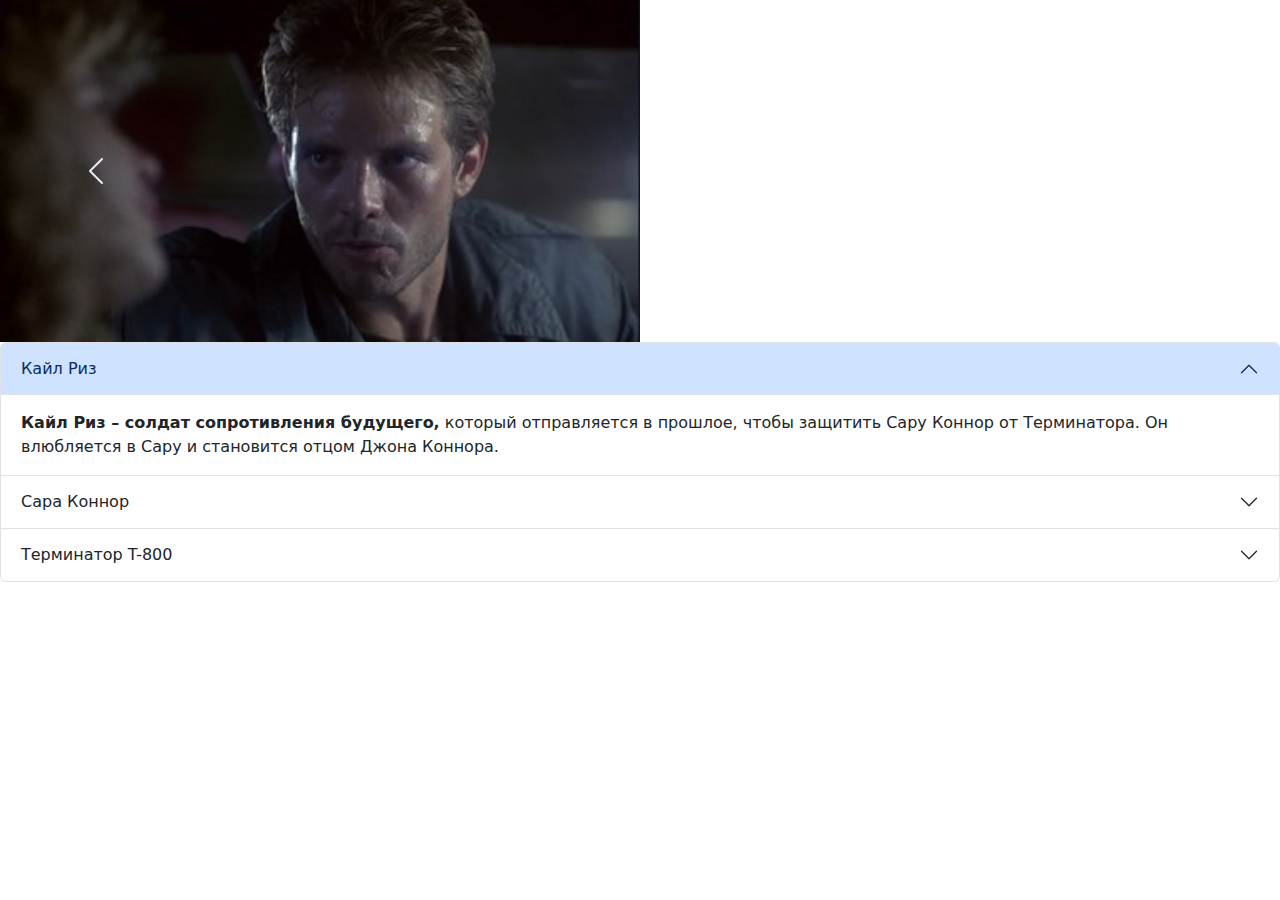
==== index.html @ a2d91af0 "Finish_VD_03" ====
<!doctype html>
<html lang="en">
<head>
    <meta charset="UTF-8">
    <meta name="viewport"
          content="width=device-width, user-scalable=no, initial-scale=1.0, maximum-scale=1.0, minimum-scale=1.0">
    <meta http-equiv="X-UA-Compatible" content="ie=edge">
    <title>Document</title>
    <link href="https://cdn.jsdelivr.net/npm/bootstrap@5.3.3/dist/css/bootstrap.min.css" rel="stylesheet" integrity="sha384-QWTKZyjpPEjISv5WaRU9OFeRpok6YctnYmDr5pNlyT2bRjXh0JMhjY6hW+ALEwIH" crossorigin="anonymous">
</head>
<body>


<div id="carouselExampleAutoplaying" class="carousel slide" data-bs-ride="carousel">
  <div class="carousel-inner">
    <div class="carousel-item active">
      <img src="kyle-reese.jpg" class="d-block w-50" alt="...">
    </div>
    <div class="carousel-item">
      <img src="sarah-connor.jpg" class="d-block w-50" alt="...">
    </div>
    <div class="carousel-item">
      <img src="terminator-t800.jpg" class="d-block w-50" alt="...">
    </div>
  </div>
  <button class="carousel-control-prev" type="button" data-bs-target="#carouselExampleAutoplaying" data-bs-slide="prev">
    <span class="carousel-control-prev-icon" aria-hidden="true"></span>
    <span class="visually-hidden">Предыдущий</span>
  </button>
  <button class="carousel-control-next" type="button" data-bs-target="#carouselExampleAutoplaying" data-bs-slide="next">
    <span class="carousel-control-next-icon" aria-hidden="true"></span>
    <span class="visually-hidden">Следующий</span>
  </button>
</div>

    <div class="accordion" id="accordionExample">
  <div class="accordion-item">
    <h2 class="accordion-header">
      <button class="accordion-button" type="button" data-bs-toggle="collapse" data-bs-target="#collapseOne" aria-expanded="true" aria-controls="collapseOne">
        Кайл Риз
      </button>
    </h2>
    <div id="collapseOne" class="accordion-collapse collapse show" data-bs-parent="#accordionExample">
      <div class="accordion-body">
        <strong>Кайл Риз – солдат сопротивления будущего,</strong> который отправляется в прошлое, чтобы защитить Сару Коннор от Терминатора. Он влюбляется в Сару и становится отцом Джона Коннора.
      </div>
    </div>
  </div>
  <div class="accordion-item">
    <h2 class="accordion-header">
      <button class="accordion-button collapsed" type="button" data-bs-toggle="collapse" data-bs-target="#collapseTwo" aria-expanded="false" aria-controls="collapseTwo">
        Сара Коннор
      </button>
    </h2>
    <div id="collapseTwo" class="accordion-collapse collapse" data-bs-parent="#accordionExample">
      <div class="accordion-body">
        <strong>Сара Коннор – главная героиня фильма, </strong>мать будущего лидера сопротивления Джона Коннора. Она должна выжить, чтобы родить сына, который спасет человечество от машин.
      </div>
    </div>
  </div>
  <div class="accordion-item">
    <h2 class="accordion-header">
      <button class="accordion-button collapsed" type="button" data-bs-toggle="collapse" data-bs-target="#collapseThree" aria-expanded="false" aria-controls="collapseThree">
        Терминатор T-800
      </button>
    </h2>
    <div id="collapseThree" class="accordion-collapse collapse" data-bs-parent="#accordionExample">
      <div class="accordion-body">
        <strong>Терминатор T-800 – киборг,</strong> созданный компанией Skynet для уничтожения людей. Однако в фильме он перепрограммирован сопротивлением и отправлен защищать Сару Коннор и ее сына.
      </div>
    </div>
  </div>
</div>













    <script src="https://cdn.jsdelivr.net/npm/bootstrap@5.3.3/dist/js/bootstrap.bundle.min.js" integrity="sha384-YvpcrYf0tY3lHB60NNkmXc5s9fDVZLESaAA55NDzOxhy9GkcIdslK1eN7N6jIeHz" crossorigin="anonymous"></script>
</body>
</html>
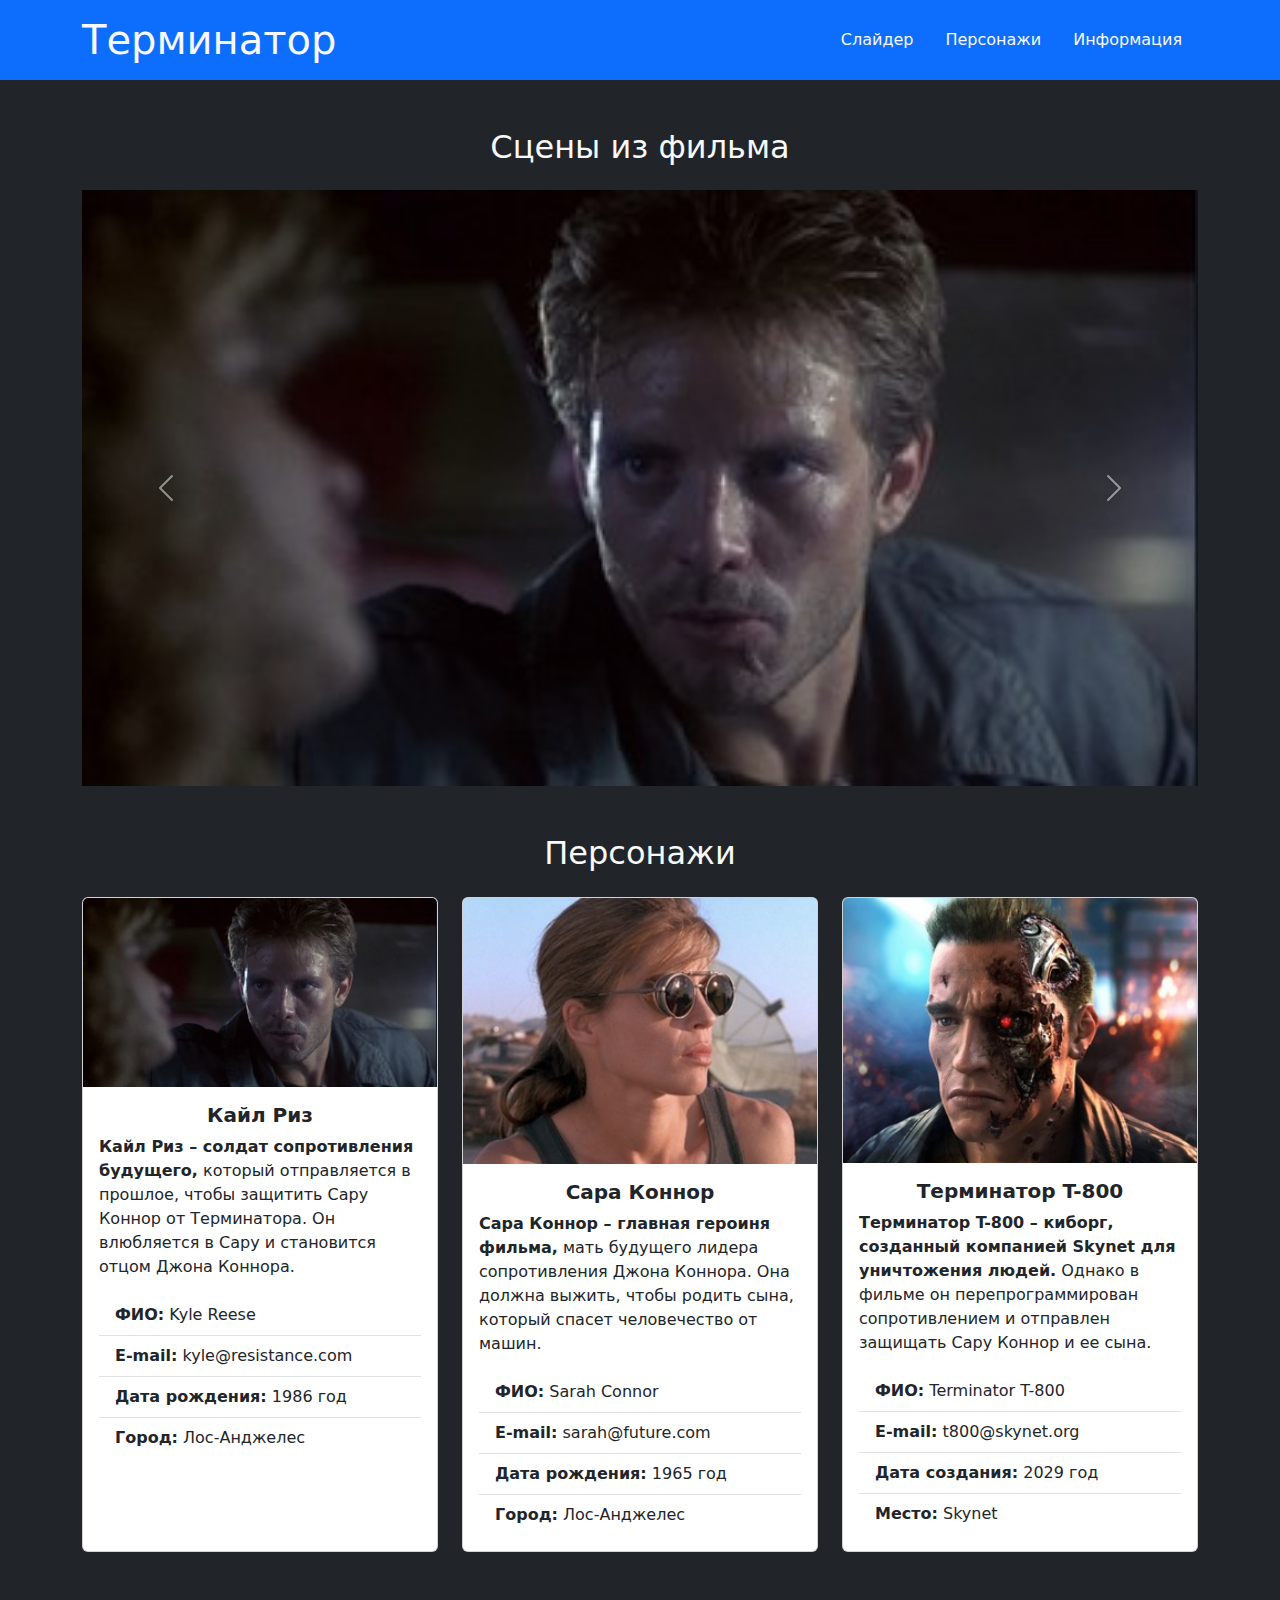
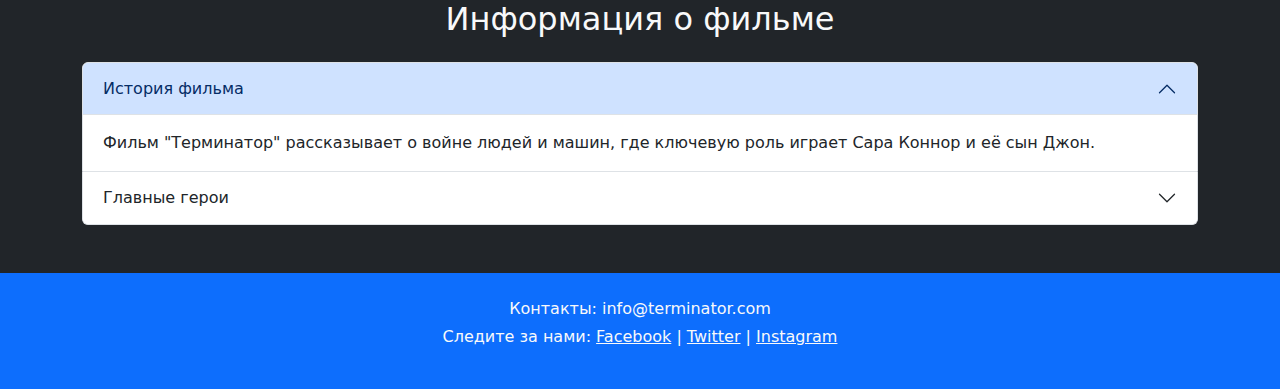
==== commit 8f2f6ecf: "finish_index_VD03" ====
--- a/index.html
+++ b/index.html
@@ -1,89 +1,162 @@
-<!doctype html>
+<!DOCTYPE html>
 <html lang="en">
 <head>
     <meta charset="UTF-8">
-    <meta name="viewport"
-          content="width=device-width, user-scalable=no, initial-scale=1.0, maximum-scale=1.0, minimum-scale=1.0">
-    <meta http-equiv="X-UA-Compatible" content="ie=edge">
-    <title>Document</title>
-    <link href="https://cdn.jsdelivr.net/npm/bootstrap@5.3.3/dist/css/bootstrap.min.css" rel="stylesheet" integrity="sha384-QWTKZyjpPEjISv5WaRU9OFeRpok6YctnYmDr5pNlyT2bRjXh0JMhjY6hW+ALEwIH" crossorigin="anonymous">
+    <meta name="viewport" content="width=device-width, initial-scale=1.0">
+    <title>Терминатор</title>
+    <!-- Bootstrap CSS -->
+    <link href="https://cdn.jsdelivr.net/npm/bootstrap@5.3.2/dist/css/bootstrap.min.css" rel="stylesheet">
 </head>
-<body>
+<body class="bg-dark text-light">
 
+<!-- Шапка сайта -->
+<header class="bg-primary py-3">
+    <div class="container d-flex justify-content-between align-items-center">
+        <h1 class="text-light mb-0">Терминатор</h1>
+        <nav>
+            <ul class="nav">
+                <li class="nav-item">
+                    <a class="nav-link text-light" href="#slider">Слайдер</a>
+                </li>
+                <li class="nav-item">
+                    <a class="nav-link text-light" href="#cards">Персонажи</a>
+                </li>
+                <li class="nav-item">
+                    <a class="nav-link text-light" href="#info">Информация</a>
+                </li>
+            </ul>
+        </nav>
+    </div>
+</header>
 
-<div id="carouselExampleAutoplaying" class="carousel slide" data-bs-ride="carousel">
-  <div class="carousel-inner">
-    <div class="carousel-item active">
-      <img src="kyle-reese.jpg" class="d-block w-50" alt="...">
+<!-- Основной контент -->
+<main class="container my-5">
+    <!-- Секция слайдера -->
+    <section id="slider" class="mb-5">
+        <h2 class="text-center mb-4">Сцены из фильма</h2>
+        <div id="terminatorCarousel" class="carousel slide" data-bs-ride="carousel">
+            <div class="carousel-inner">
+                <div class="carousel-item active">
+                    <img src="kyle-reese.jpg" class="d-block w-100" alt="Сцена 1">
+                </div>
+                <div class="carousel-item">
+                    <img src="sarah-connor.jpg" class="d-block w-100" alt="Сцена 2">
+                </div>
+                <div class="carousel-item">
+                    <img src="terminator-t800.jpg" class="d-block w-100" alt="Сцена 3">
+                </div>
+            </div>
+            <button class="carousel-control-prev" type="button" data-bs-target="#terminatorCarousel" data-bs-slide="prev">
+                <span class="carousel-control-prev-icon" aria-hidden="true"></span>
+                <span class="visually-hidden">Предыдущий</span>
+            </button>
+            <button class="carousel-control-next" type="button" data-bs-target="#terminatorCarousel" data-bs-slide="next">
+                <span class="carousel-control-next-icon" aria-hidden="true"></span>
+                <span class="visually-hidden">Следующий</span>
+            </button>
+        </div>
+    </section>
+
+    <!-- Секция карточек -->
+    <section id="cards" class="mb-5">
+        <h2 class="text-center mb-4">Персонажи</h2>
+        <div class="row row-cols-1 row-cols-md-3 g-4">
+            <!-- Карточка Кайла Риза -->
+            <div class="col">
+                <div class="card text-dark h-100">
+                    <img src="kyle-reese.jpg" class="card-img-top" alt="Кайл Риз">
+                    <div class="card-body">
+                        <h5 class="card-title text-center"><strong>Кайл Риз</strong></h5>
+                        <p class="card-text"><strong>Кайл Риз – солдат сопротивления будущего,</strong> который отправляется в прошлое, чтобы защитить Сару Коннор от Терминатора. Он влюбляется в Сару и становится отцом Джона Коннора.</p>
+                        <ul class="list-group list-group-flush">
+                            <li class="list-group-item"><strong>ФИО:</strong> Kyle Reese</li>
+                            <li class="list-group-item"><strong>E-mail:</strong> kyle@resistance.com</li>
+                            <li class="list-group-item"><strong>Дата рождения:</strong> 1986 год</li>
+                            <li class="list-group-item"><strong>Город:</strong> Лос-Анджелес</li>
+                        </ul>
+                    </div>
+                </div>
+            </div>
+            <!-- Карточка Сары Коннор -->
+            <div class="col">
+                <div class="card text-dark h-100">
+                    <img src="sarah-connor.jpg" class="card-img-top" alt="Сара Коннор">
+                    <div class="card-body">
+                        <h5 class="card-title text-center"><strong>Сара Коннор</strong></h5>
+                        <p class="card-text"><strong>Сара Коннор – главная героиня фильма,</strong> мать будущего лидера сопротивления Джона Коннора. Она должна выжить, чтобы родить сына, который спасет человечество от машин.</p>
+                        <ul class="list-group list-group-flush">
+                            <li class="list-group-item"><strong>ФИО:</strong> Sarah Connor</li>
+                            <li class="list-group-item"><strong>E-mail:</strong> sarah@future.com</li>
+                            <li class="list-group-item"><strong>Дата рождения:</strong> 1965 год</li>
+                            <li class="list-group-item"><strong>Город:</strong> Лос-Анджелес</li>
+                        </ul>
+                    </div>
+                </div>
+            </div>
+            <!-- Карточка Терминатора T-800 -->
+            <div class="col">
+                <div class="card text-dark h-100">
+                    <img src="terminator-t800.jpg" class="card-img-top" alt="Терминатор T-800">
+                    <div class="card-body">
+                        <h5 class="card-title text-center"><strong>Терминатор T-800</strong></h5>
+                        <p class="card-text"><strong>Терминатор T-800 – киборг, созданный компанией Skynet для уничтожения людей.</strong>  Однако в фильме он перепрограммирован сопротивлением и отправлен защищать Сару Коннор и ее сына.</p>
+                        <ul class="list-group list-group-flush">
+                            <li class="list-group-item"><strong>ФИО:</strong> Terminator T-800</li>
+                            <li class="list-group-item"><strong>E-mail:</strong> t800@skynet.org</li>
+                            <li class="list-group-item"><strong>Дата создания:</strong> 2029 год</li>
+                            <li class="list-group-item"><strong>Место:</strong> Skynet</li>
+                        </ul>
+                    </div>
+                </div>
+            </div>
+        </div>
+    </section>
+
+    <!-- Секция аккордеона -->
+    <section id="info" class="mb-5">
+        <h2 class="text-center mb-4">Информация о фильме</h2>
+        <div class="accordion" id="accordionExample">
+            <div class="accordion-item">
+                <h2 class="accordion-header" id="headingOne">
+                    <button class="accordion-button" type="button" data-bs-toggle="collapse" data-bs-target="#collapseOne" aria-expanded="true" aria-controls="collapseOne">
+                        История фильма
+                    </button>
+                </h2>
+                <div id="collapseOne" class="accordion-collapse collapse show" aria-labelledby="headingOne" data-bs-parent="#accordionExample">
+                    <div class="accordion-body">
+                        Фильм "Терминатор" рассказывает о войне людей и машин, где ключевую роль играет Сара Коннор и её сын Джон.
+                    </div>
+                </div>
+            </div>
+            <div class="accordion-item">
+                <h2 class="accordion-header" id="headingTwo">
+                    <button class="accordion-button collapsed" type="button" data-bs-toggle="collapse" data-bs-target="#collapseTwo" aria-expanded="false" aria-controls="collapseTwo">
+                        Главные герои
+                    </button>
+                </h2>
+                <div id="collapseTwo" class="accordion-collapse collapse" aria-labelledby="headingTwo" data-bs-parent="#accordionExample">
+                    <div class="accordion-body">
+                        Кайл Риз, Сара Коннор, Терминатор T-800 – ключевые персонажи, без которых история невозможна.
+                    </div>
+                </div>
+            </div>
+        </div>
+    </section>
+</main>
+
+<!-- Футер -->
+<footer class="bg-primary text-light py-4">
+    <div class="container text-center">
+        <p class="mb-1">Контакты: info@terminator.com</p>
+        <p>Следите за нами:
+            <a href="#" class="text-light">Facebook</a> |
+            <a href="#" class="text-light">Twitter</a> |
+            <a href="#" class="text-light">Instagram</a>
+        </p>
     </div>
-    <div class="carousel-item">
-      <img src="sarah-connor.jpg" class="d-block w-50" alt="...">
-    </div>
-    <div class="carousel-item">
-      <img src="terminator-t800.jpg" class="d-block w-50" alt="...">
-    </div>
-  </div>
-  <button class="carousel-control-prev" type="button" data-bs-target="#carouselExampleAutoplaying" data-bs-slide="prev">
-    <span class="carousel-control-prev-icon" aria-hidden="true"></span>
-    <span class="visually-hidden">Предыдущий</span>
-  </button>
-  <button class="carousel-control-next" type="button" data-bs-target="#carouselExampleAutoplaying" data-bs-slide="next">
-    <span class="carousel-control-next-icon" aria-hidden="true"></span>
-    <span class="visually-hidden">Следующий</span>
-  </button>
-</div>
+</footer>
 
-    <div class="accordion" id="accordionExample">
-  <div class="accordion-item">
-    <h2 class="accordion-header">
-      <button class="accordion-button" type="button" data-bs-toggle="collapse" data-bs-target="#collapseOne" aria-expanded="true" aria-controls="collapseOne">
-        Кайл Риз
-      </button>
-    </h2>
-    <div id="collapseOne" class="accordion-collapse collapse show" data-bs-parent="#accordionExample">
-      <div class="accordion-body">
-        <strong>Кайл Риз – солдат сопротивления будущего,</strong> который отправляется в прошлое, чтобы защитить Сару Коннор от Терминатора. Он влюбляется в Сару и становится отцом Джона Коннора.
-      </div>
-    </div>
-  </div>
-  <div class="accordion-item">
-    <h2 class="accordion-header">
-      <button class="accordion-button collapsed" type="button" data-bs-toggle="collapse" data-bs-target="#collapseTwo" aria-expanded="false" aria-controls="collapseTwo">
-        Сара Коннор
-      </button>
-    </h2>
-    <div id="collapseTwo" class="accordion-collapse collapse" data-bs-parent="#accordionExample">
-      <div class="accordion-body">
-        <strong>Сара Коннор – главная героиня фильма, </strong>мать будущего лидера сопротивления Джона Коннора. Она должна выжить, чтобы родить сына, который спасет человечество от машин.
-      </div>
-    </div>
-  </div>
-  <div class="accordion-item">
-    <h2 class="accordion-header">
-      <button class="accordion-button collapsed" type="button" data-bs-toggle="collapse" data-bs-target="#collapseThree" aria-expanded="false" aria-controls="collapseThree">
-        Терминатор T-800
-      </button>
-    </h2>
-    <div id="collapseThree" class="accordion-collapse collapse" data-bs-parent="#accordionExample">
-      <div class="accordion-body">
-        <strong>Терминатор T-800 – киборг,</strong> созданный компанией Skynet для уничтожения людей. Однако в фильме он перепрограммирован сопротивлением и отправлен защищать Сару Коннор и ее сына.
-      </div>
-    </div>
-  </div>
-</div>
-
-
-
-
-
-
-
-
-
-
-
-
-
-    <script src="https://cdn.jsdelivr.net/npm/bootstrap@5.3.3/dist/js/bootstrap.bundle.min.js" integrity="sha384-YvpcrYf0tY3lHB60NNkmXc5s9fDVZLESaAA55NDzOxhy9GkcIdslK1eN7N6jIeHz" crossorigin="anonymous"></script>
+<!-- Bootstrap JS -->
+<script src="https://cdn.jsdelivr.net/npm/bootstrap@5.3.2/dist/js/bootstrap.bundle.min.js"></script>
 </body>
-</html>+</html>
